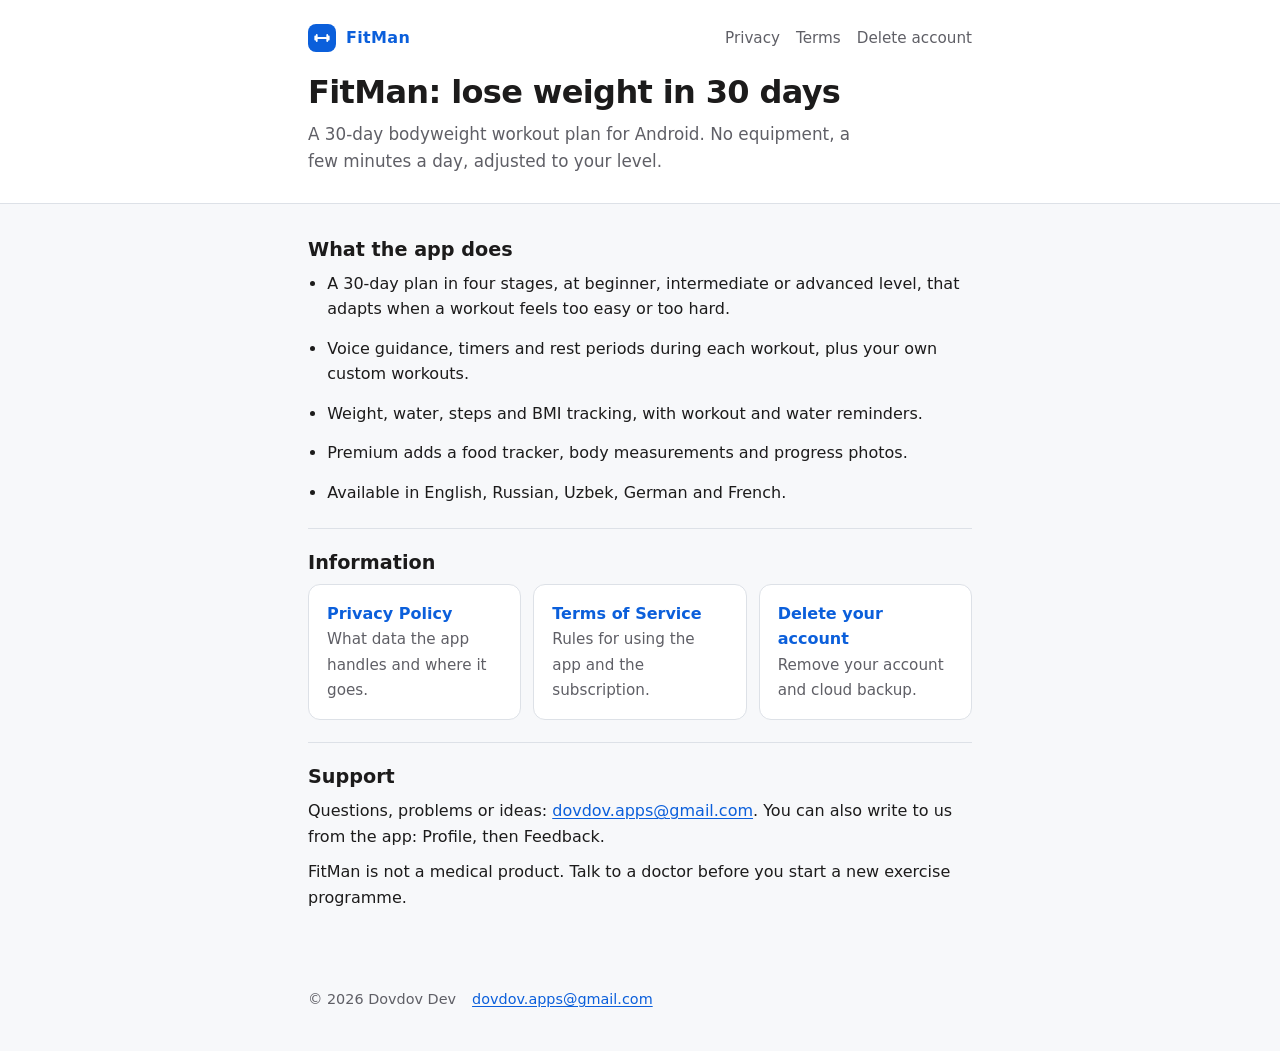
==== index.html @ d90bf70f "Add FitMan website: home, privacy policy, terms and account deletion Co-Authored-By: Claude Opus 5.5" ====
<!DOCTYPE html>
<html lang="en">
<head>
<meta charset="utf-8">
<meta name="viewport" content="width=device-width, initial-scale=1">
<title>FitMan Workout App</title>
<meta name="description" content="FitMan: a 30-day bodyweight workout plan for Android, by Dovdov Dev.">
<link rel="stylesheet" href="style.css">
</head>
<body>
<header>
  <div class="wrap">
    <div class="top">
      <a class="app" href="index.html">
        <span class="mark" aria-hidden="true"><svg width="18" height="18" viewBox="0 0 24 24" fill="none" stroke="#fff" stroke-width="2.4" stroke-linecap="round"><path d="M7 12h10M5 8v8M19 8v8M3 10v4M21 10v4"/></svg></span>
        FitMan
      </a>
      <nav aria-label="Pages">
        <a href="privacy-policy.html">Privacy</a>
        <a href="terms.html">Terms</a>
        <a href="delete-account.html">Delete account</a>
      </nav>
    </div>
    <h1>FitMan: lose weight in 30 days</h1>
    <p class="lead">A 30-day bodyweight workout plan for Android. No equipment, a few minutes a day, adjusted to your level.</p>
  </div>
</header>

<main>
  <div class="wrap">
    <section>
      <h2>What the app does</h2>
      <ul class="features">
        <li>A 30-day plan in four stages, at beginner, intermediate or advanced level, that adapts when a workout feels too easy or too hard.</li>
        <li>Voice guidance, timers and rest periods during each workout, plus your own custom workouts.</li>
        <li>Weight, water, steps and BMI tracking, with workout and water reminders.</li>
        <li>Premium adds a food tracker, body measurements and progress photos.</li>
        <li>Available in English, Russian, Uzbek, German and French.</li>
      </ul>
    </section>

    <section>
      <h2>Information</h2>
      <ul class="links">
        <li><a href="privacy-policy.html"><strong>Privacy Policy</strong><span>What data the app handles and where it goes.</span></a></li>
        <li><a href="terms.html"><strong>Terms of Service</strong><span>Rules for using the app and the subscription.</span></a></li>
        <li><a href="delete-account.html"><strong>Delete your account</strong><span>Remove your account and cloud backup.</span></a></li>
      </ul>
    </section>

    <section>
      <h2>Support</h2>
      <p>Questions, problems or ideas: <a href="mailto:dovdov.apps@gmail.com">dovdov.apps@gmail.com</a>. You can also write to us from the app: Profile, then Feedback.</p>
      <p>FitMan is not a medical product. Talk to a doctor before you start a new exercise programme.</p>
    </section>
  </div>
</main>

<footer>
  <div class="wrap">
    <span>© 2026 Dovdov Dev</span>
    <a href="mailto:dovdov.apps@gmail.com">dovdov.apps@gmail.com</a>
  </div>
</footer>
</body>
</html>
---- style.css ----
:root {
  /* One readable column, a quiet header band, the app's blue for links and markers. */
  --bg: #F7F8FA;
  --surface: #FFFFFF;
  --text: #1C1B1B;
  --muted: #5F5F66;
  --accent: #0B5FDB;
  --line: #DDE1E7;
  --font-body: system-ui, -apple-system, "Segoe UI", Roboto, "Helvetica Neue", Arial, sans-serif;
  --font-display: system-ui, -apple-system, "Segoe UI", Roboto, "Helvetica Neue", Arial, sans-serif;
  color-scheme: light;
}

@media (prefers-color-scheme: dark) {
  :root {
    --bg: #0E0F11;
    --surface: #1C1C1E;
    --text: #EDEDED;
    --muted: #A1A1A8;
    --accent: #5AA2FF;
    --line: #34353A;
    color-scheme: dark;
  }
}

* { box-sizing: border-box; }
html { -webkit-text-size-adjust: 100%; }

body {
  margin: 0;
  background: var(--bg);
  color: var(--text);
  font: 16px/1.6 var(--font-body);
}

.wrap {
  max-width: 44rem;
  margin: 0 auto;
  padding: 0 20px;
}

header {
  background: var(--surface);
  border-bottom: 1px solid var(--line);
}
header .wrap { padding-top: 24px; padding-bottom: 28px; }

.top {
  display: flex;
  flex-wrap: wrap;
  align-items: center;
  justify-content: space-between;
  gap: 12px;
}

.app {
  display: flex;
  align-items: center;
  gap: 10px;
  font-weight: 700;
  color: var(--accent);
  text-decoration: none;
  letter-spacing: .02em;
}

.mark {
  width: 28px;
  height: 28px;
  border-radius: 8px;
  background: var(--accent);
  display: grid;
  place-items: center;
}

nav {
  display: flex;
  flex-wrap: wrap;
  gap: 4px 16px;
  font-size: .95rem;
}
nav a { color: var(--muted); text-decoration: none; }
nav a:hover { color: var(--accent); }
nav a[aria-current="page"] { color: var(--text); font-weight: 600; }

h1 {
  margin: 22px 0 6px;
  font: 800 2rem/1.15 var(--font-display);
  letter-spacing: -.02em;
  text-wrap: balance;
}

.meta { margin: 0; color: var(--muted); font-size: .95rem; }
.lead { margin: 10px 0 0; color: var(--muted); font-size: 1.05rem; max-width: 36rem; }

main .wrap { padding-top: 12px; padding-bottom: 56px; }

section { padding: 22px 0; border-bottom: 1px solid var(--line); }
section:last-child { border-bottom: 0; }

h2 {
  margin: 0 0 8px;
  font: 700 1.2rem/1.3 var(--font-display);
  text-wrap: balance;
}

p, ul, ol { margin: 0 0 10px; }
p:last-child, ul:last-child, ol:last-child { margin-bottom: 0; }
ul { padding-left: 1.2rem; }
li + li { margin-top: 6px; }

a { color: var(--accent); text-underline-offset: 2px; }
a:focus-visible { outline: 2px solid var(--accent); outline-offset: 2px; border-radius: 3px; }

.note {
  background: var(--surface);
  border: 1px solid var(--line);
  border-left: 4px solid var(--accent);
  border-radius: 12px;
  padding: 16px 18px;
}

.steps { counter-reset: step; list-style: none; padding: 0; }
.steps li {
  counter-increment: step;
  display: grid;
  grid-template-columns: 28px 1fr;
  gap: 10px;
  align-items: start;
}
.steps li::before {
  content: counter(step);
  width: 24px;
  height: 24px;
  border-radius: 50%;
  background: var(--accent);
  color: #fff;
  font-size: .8rem;
  font-weight: 700;
  display: grid;
  place-items: center;
  margin-top: 2px;
  font-variant-numeric: tabular-nums;
}

.links {
  display: grid;
  grid-template-columns: repeat(auto-fit, minmax(13rem, 1fr));
  gap: 12px;
  padding: 0;
  list-style: none;
}
.links li + li { margin-top: 0; }
.links a {
  display: block;
  height: 100%;
  padding: 16px 18px;
  background: var(--surface);
  border: 1px solid var(--line);
  border-radius: 12px;
  color: var(--text);
  text-decoration: none;
}
.links a:hover { border-color: var(--accent); }
.links strong { display: block; color: var(--accent); }
.links span { color: var(--muted); font-size: .95rem; }

.features { display: grid; gap: 8px; }

footer { color: var(--muted); font-size: .9rem; }
footer .wrap {
  display: flex;
  flex-wrap: wrap;
  gap: 4px 16px;
  padding-bottom: 40px;
}
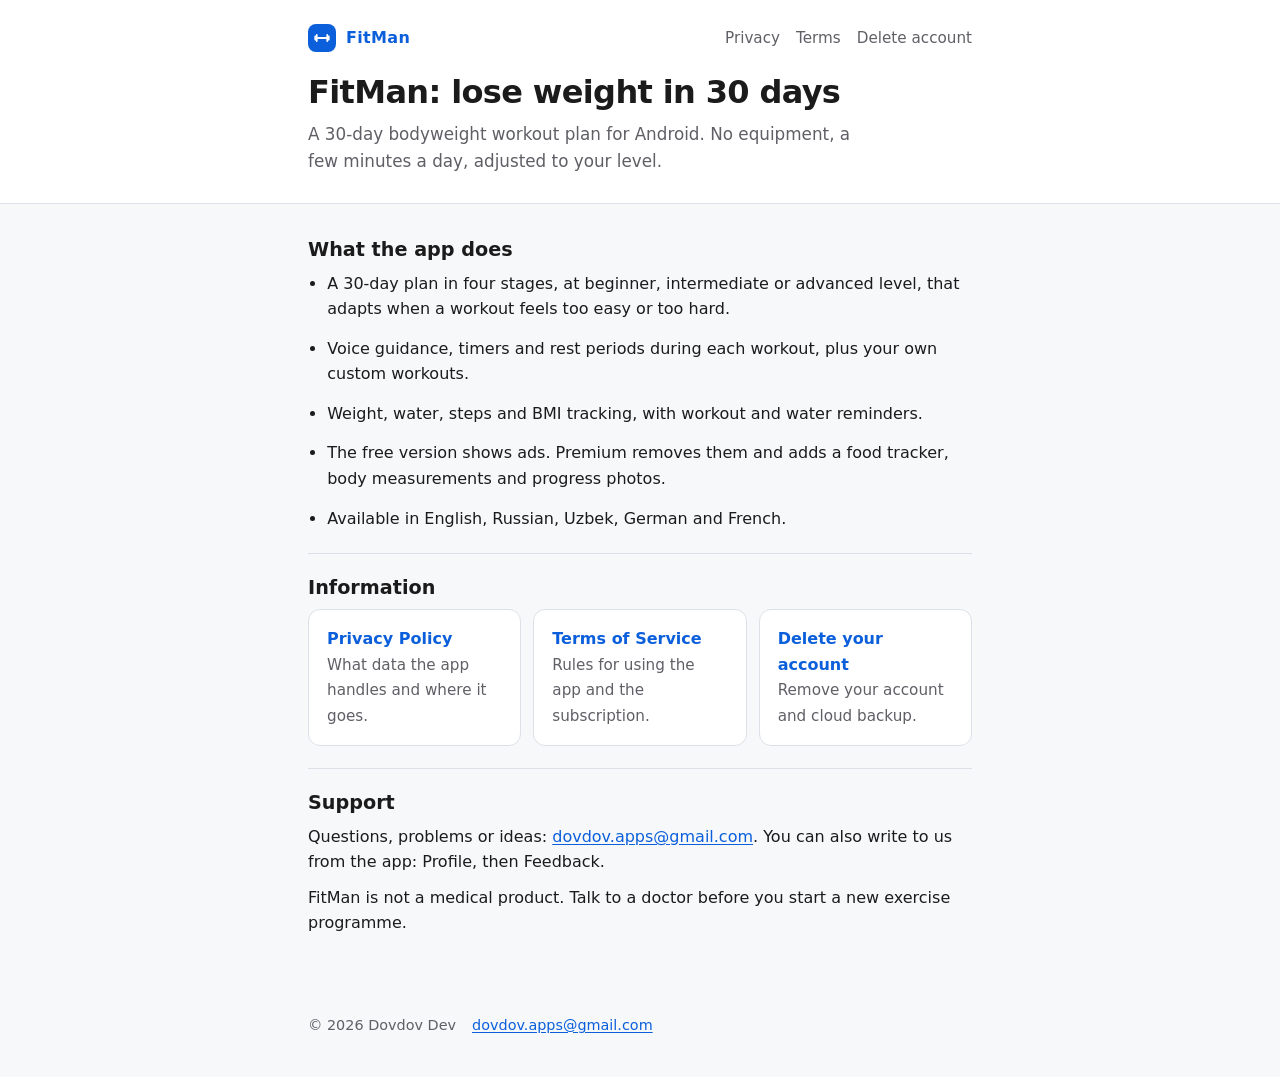
==== commit 7bac4c8b: "Describe AdMob ads in the privacy policy and home page Co-Authored-By: Claude Opus 5.5 <noreply@anth" ====
--- a/index.html
+++ b/index.html
@@ -34,7 +34,7 @@
         <li>A 30-day plan in four stages, at beginner, intermediate or advanced level, that adapts when a workout feels too easy or too hard.</li>
         <li>Voice guidance, timers and rest periods during each workout, plus your own custom workouts.</li>
         <li>Weight, water, steps and BMI tracking, with workout and water reminders.</li>
-        <li>Premium adds a food tracker, body measurements and progress photos.</li>
+        <li>The free version shows ads. Premium removes them and adds a food tracker, body measurements and progress photos.</li>
         <li>Available in English, Russian, Uzbek, German and French.</li>
       </ul>
     </section>
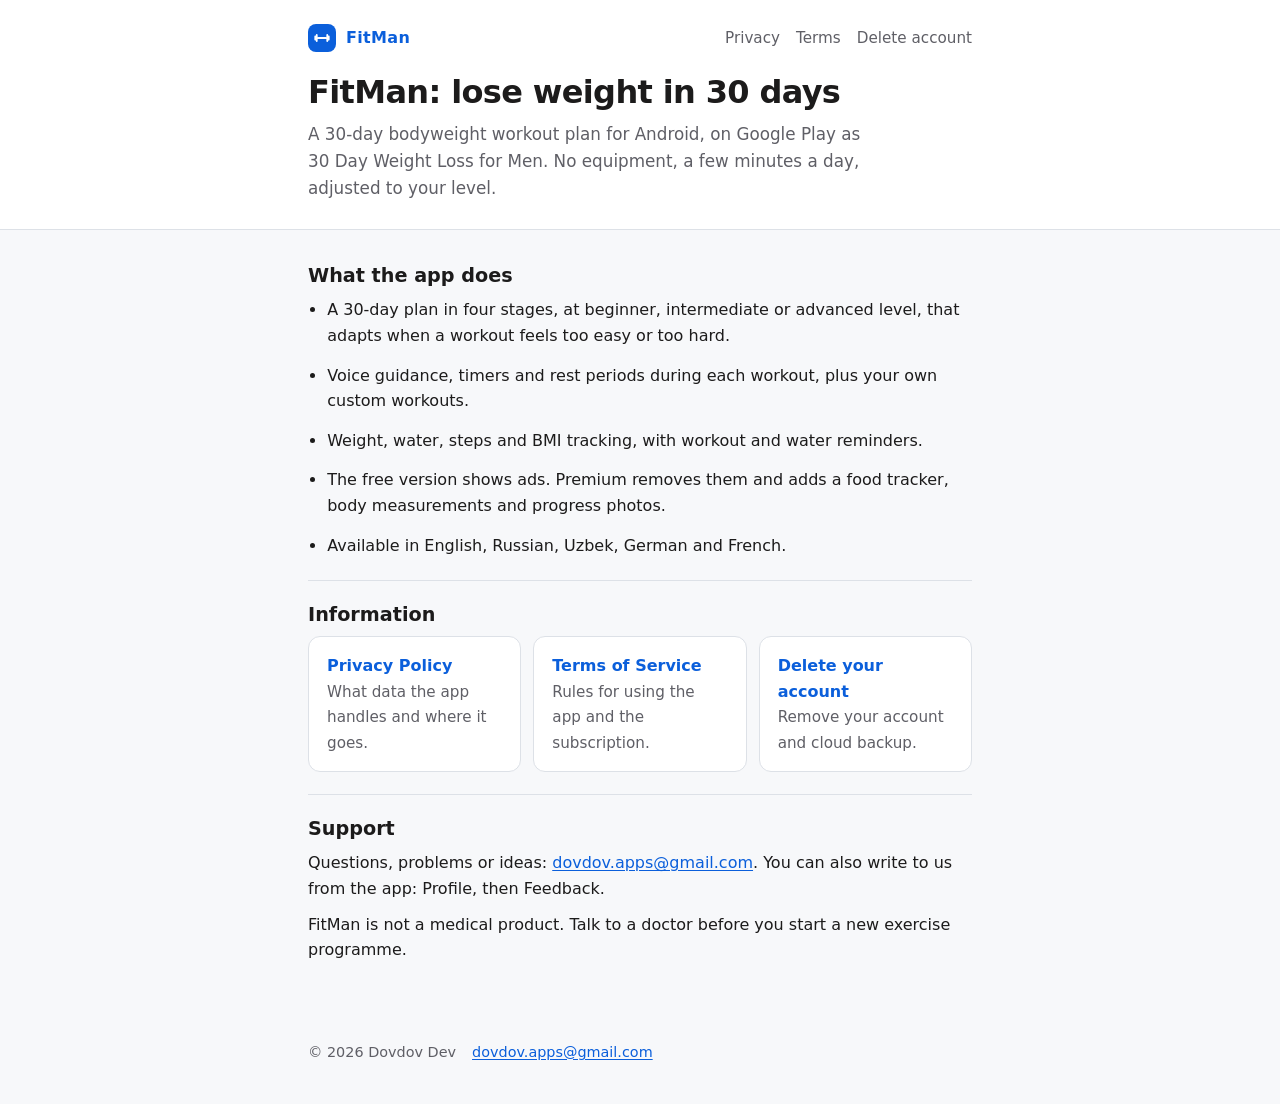
==== commit 7b74ca8a: "Give the Google Play name, 30 Day Weight Loss for Men, on every page Co-Authored-By: Claude Opus 5.5" ====
--- a/index.html
+++ b/index.html
@@ -22,7 +22,7 @@
       </nav>
     </div>
     <h1>FitMan: lose weight in 30 days</h1>
-    <p class="lead">A 30-day bodyweight workout plan for Android. No equipment, a few minutes a day, adjusted to your level.</p>
+    <p class="lead">A 30-day bodyweight workout plan for Android, on Google Play as 30 Day Weight Loss for Men. No equipment, a few minutes a day, adjusted to your level.</p>
   </div>
 </header>
 
